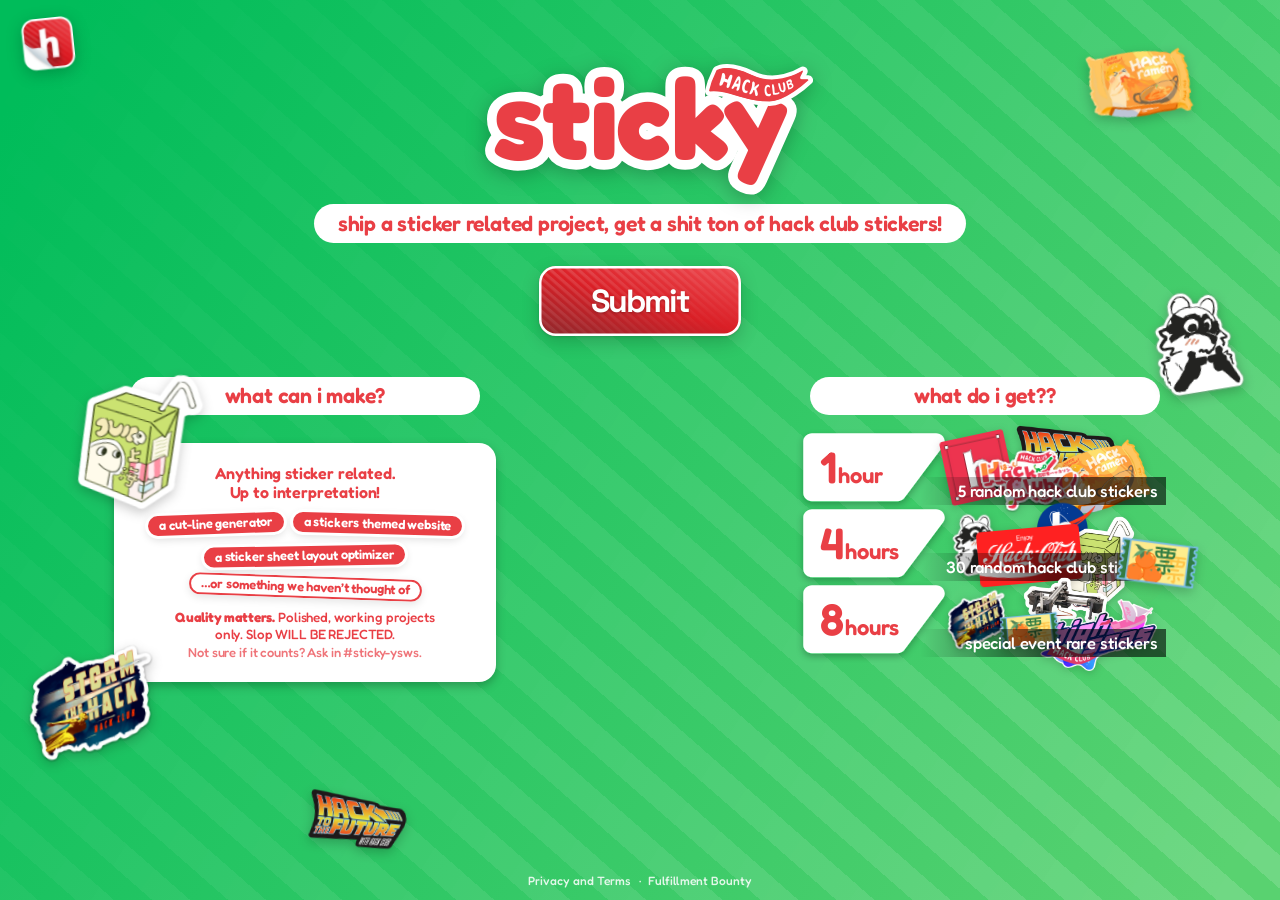
==== sticky-ysws/index.html @ c12c0062 "sticky YSWS site, peel sticker button, Fillout submit snippet - sticky-ysws/: static landing page bu" ====
<!doctype html>
<html lang="en">
<head>
<meta charset="utf-8">
<meta name="viewport" content="width=device-width, initial-scale=1">
<title>sticky — a Hack Club YSWS</title>
<meta name="description" content="Ship a sticker related project, get a shit ton of Hack Club stickers!">
<meta property="og:title" content="sticky — a Hack Club YSWS">
<meta property="og:description" content="Ship a sticker related project, get a shit ton of Hack Club stickers!">
<meta name="theme-color" content="#00BC5A">
<link rel="preconnect" href="https://fonts.googleapis.com">
<link rel="preconnect" href="https://fonts.gstatic.com" crossorigin>
<link href="https://fonts.googleapis.com/css2?family=Fredoka:wdth,wght@100,500..700&family=Space+Grotesk:wght@700&display=swap" rel="stylesheet">
<link rel="stylesheet" href="styles.css">
</head>
<body>

<a class="hc-logo" href="https://hackclub.com" target="_blank" rel="noopener" aria-label="Hack Club">
  <img src="assets/hackclub-logo.png" alt="Hack Club" width="256" height="260">
</a>

<div class="scatter" id="scatter" aria-hidden="true"></div>

<main class="page">

  <header class="hero">
    <h1 class="logo" aria-label="sticky, a Hack Club program">
      <span class="logo__word">sticky</span>
      <span class="logo__flag" aria-hidden="true">
        <img class="logo__flag-back" src="assets/flag-back.svg" alt="">
        <img class="logo__flag-front" src="assets/flag.svg" alt="">
      </span>
    </h1>

    <p class="pill pill--tagline">ship a sticker related project, get a shit ton of hack club stickers!</p>

    <a class="sticker" href="https://forms.hackclub.com/sticky" target="_blank" rel="noopener">
      <svg class="sticker__face" viewBox="0 0 1477 512" preserveAspectRatio="none" aria-hidden="true">
        <defs>
          <linearGradient id="st-red" gradientUnits="userSpaceOnUse" x1="1431.39" y1="0" x2="1177.6" y2="853.82">
            <stop stop-color="#EE4A50"/><stop offset=".5" stop-color="#DA1F26"/><stop offset="1" stop-color="#8D282C"/>
          </linearGradient>
          <pattern id="st-stripes" patternUnits="userSpaceOnUse" width="63" height="45" patternTransform="rotate(41.2921)">
            <rect width="63" height="22.5" fill="#fff"/>
          </pattern>
          <linearGradient id="st-fade" gradientUnits="userSpaceOnUse" x1="-12.992" y1="10.9956" x2="276.735" y2="876.717">
            <stop stop-color="#fff"/><stop offset="1" stop-color="#fff" stop-opacity="0"/>
          </linearGradient>
          <mask id="st-mask" maskUnits="userSpaceOnUse" x="0" y="0" width="1477" height="512">
            <rect width="1477" height="512" rx="122" fill="url(#st-fade)"/>
          </mask>
          <clipPath id="st-clip"><rect width="1477" height="512" rx="122"/></clipPath>
        </defs>
        <rect width="1477" height="512" rx="122" fill="url(#st-red)"/>
        <g clip-path="url(#st-clip)" mask="url(#st-mask)">
          <rect x="-400" y="-400" width="2300" height="1400" fill="url(#st-stripes)" fill-opacity=".15"/>
        </g>
        <rect class="sticker__edge" width="1477" height="512" rx="122"/>
      </svg>
      <span class="sticker__label">Submit</span>
      <svg class="sticker__curl" viewBox="0 0 337 299" aria-hidden="true">
        <defs>
          <linearGradient id="st-curl" gradientUnits="userSpaceOnUse" x1="229.297" y1="89.424" x2="150.918" y2="180.578">
            <stop stop-color="#fff"/><stop offset=".759615" stop-color="#C6D1D8"/><stop offset="1" stop-color="#C6D1D7"/>
          </linearGradient>
          <linearGradient id="st-roll" gradientUnits="userSpaceOnUse" x1="49" y1="-50" x2="0" y2="0">
            <stop stop-color="#fff"/><stop offset=".76" stop-color="#C6D1D8"/><stop offset="1" stop-color="#C6D1D7"/>
          </linearGradient>
          <filter id="st-shadow" x="-40%" y="-40%" width="180%" height="180%" color-interpolation-filters="sRGB">
            <feDropShadow in="SourceGraphic" dx="0" dy="6" stdDeviation="15" flood-opacity=".25" result="a"/>
            <feDropShadow in="SourceGraphic" dx="-6" dy="8" stdDeviation="16" flood-opacity=".12" result="b"/>
            <feDropShadow in="SourceGraphic" dx="-1" dy="2" stdDeviation="2" flood-opacity=".18" result="c"/>
            <feMerge><feMergeNode in="b"/><feMergeNode in="a"/><feMergeNode in="c"/><feMergeNode in="SourceGraphic"/></feMerge>
          </filter>
          <linearGradient id="st-ao" gradientUnits="userSpaceOnUse" x1="0" y1="0" x2="-42" y2="43">
            <stop stop-color="#000" stop-opacity=".09"/><stop offset="1" stop-color="#000" stop-opacity="0"/>
          </linearGradient>
        </defs>
        <path fill="#fff" d="M-2856 -2800 L0 0 L35.8824 47.38 L92.9261 116.38 L226.335 243.34 L247.956 256.68 L286.599 285.66 L305 299 L3305 3240 L3305 9000 L-9000 9000 L-9000 -2800 Z"/>
        <path fill="url(#st-ao)" d="M-2856 -2800 L0 0 L35.8824 47.38 L92.9261 116.38 L226.335 243.34 L247.956 256.68 L286.599 285.66 L305 299 L3305 3240 L3263 3283 L263 342 L-2898 -2757 Z"/>
        <g filter="url(#st-shadow)">
          <path fill="url(#st-roll)" d="M0 0 L-36.7 -134 L-2807 -2850 L-2856 -2800 Z"/>
          <path fill="url(#st-curl)" transform="translate(-30 0)" d="M265.428 221.947C243.858 181.804 260.135 131.371 226.535 95.417C192.936 59.4625 150.304 90.078 111.928 71.4472C73.5521 52.8159 30 0 30 0C30 0 80.3993 95.478 162.16 177.239C243.922 259 337 301 337 301C337 301 286.998 262.09 265.428 221.947Z"/>
        </g>
      </svg>
    </a>
  </header>

  <div class="columns">

    <section class="col col--make" aria-labelledby="make-h">
      <h2 class="pill pill--heading" id="make-h">what can i make?</h2>
      <div class="card">
        <p class="card__lead">Anything sticker related.<br>Up to interpretation!</p>
        <ul class="ideas" aria-label="Example projects">
          <li class="chip">a cut-line generator</li>
          <li class="chip">a stickers themed website</li>
          <li class="chip">a sticker sheet layout optimizer</li>
          <li class="chip chip--more">…or something we haven’t thought of</li>
        </ul>
        <p class="card__rule"><b>Quality matters.</b> Polished, working projects only. Slop WILL BE REJECTED.<br><span class="card__note">Not sure if it counts? Ask in <span class="nowrap">#sticky-ysws</span>.</span></p>
      </div>
    </section>

    <section class="col col--get" aria-labelledby="get-h">
      <h2 class="pill pill--heading" id="get-h">what do i get??</h2>

      <ol class="tiers">
        <li class="tier" style="--n:1">
          <div class="tier__tag">
            <img src="assets/tier-tag.svg" alt="" class="tier__tag-bg">
            <span class="tier__time"><b>1</b><span>hour</span></span>
          </div>
          <div class="tier__stickers" aria-hidden="true">
            <img class="s s--a" src="assets/tier1-a.png" alt="">
            <img class="s s--b" src="assets/tier1-b.png" alt="">
            <img class="s s--c" src="assets/tier1-c.png" alt="">
            <img class="s s--d" src="assets/tier1-d.png" alt="">
          </div>
          <p class="tier__label">5 random hack club stickers</p>
        </li>

        <li class="tier" style="--n:2">
          <div class="tier__tag">
            <img src="assets/tier-tag.svg" alt="" class="tier__tag-bg">
            <span class="tier__time"><b>4</b><span>hours</span></span>
          </div>
          <div class="tier__stickers" aria-hidden="true">
            <img class="s s--a" src="assets/tier2-a.png" alt="">
            <img class="s s--b" src="assets/tier2-b.png" alt="">
            <img class="s s--c" src="assets/tier2-c.png" alt="">
            <img class="s s--d" src="assets/tier2-d.png" alt="">
          </div>
          <p class="tier__label">30 random hack club stickers</p>
        </li>

        <li class="tier" style="--n:3">
          <div class="tier__tag">
            <img src="assets/tier-tag.svg" alt="" class="tier__tag-bg">
            <span class="tier__time"><b>8</b><span>hours</span></span>
          </div>
          <div class="tier__stickers" aria-hidden="true">
            <img class="s s--a" src="assets/tier3-a.png" alt="">
            <img class="s s--b" src="assets/tier3-b.png" alt="">
            <img class="s s--c" src="assets/tier3-c.png" alt="">
            <img class="s s--d" src="assets/tier3-d.png" alt="">
          </div>
          <p class="tier__label">special event rare stickers</p>
        </li>
      </ol>
    </section>

  </div>

  <footer class="foot">
    <a href="https://hackclub.com/privacy-and-terms" target="_blank" rel="noopener">Privacy and Terms</a>
    <span aria-hidden="true">·</span>
    <a href="https://forms.hackclub.com/bounty" target="_blank" rel="noopener">Fulfillment Bounty</a>
  </footer>

</main>

<script src="main.js"></script>
</body>
</html>
---- sticky-ysws/styles.css ----
:root {
  --green-a: #00BC5A;
  --green-b: #59D270;
  --red: #E93F45;
  --white: #fff;
  --shadow: 0 4px 10px rgba(0, 0, 0, .25);

  --font-display: "Fredoka", "Baloo 2", "Nunito", system-ui, sans-serif;
  --font-button: "Space Grotesk", system-ui, sans-serif;

  /* 1u = 1% of a 16:9 frame fitted in the viewport; design values are 1920px comp sizes / 19.2 */
  --u: min(1vw, 1.7778vh);

  --fs-logo:    clamp(72px, 8.85 * var(--u), 170px);
  --fs-pill:    clamp(17px, 1.67 * var(--u), 32px);
  --fs-card:    clamp(15px, 1.25 * var(--u), 24px);

  --pill-h: clamp(38px, 2.8 * var(--u), 54px);
  --gutter: clamp(20px, 8.9 * var(--u), 171px);
  --stripe: clamp(36px, 3.92vw, 76px);
}

*, *::before, *::after { box-sizing: border-box; }
html { -webkit-text-size-adjust: 100%; }

body {
  margin: 0;
  min-height: 100vh;
  font-family: var(--font-display);
  font-variation-settings: "wdth" 100;
  color: var(--red);
  background: linear-gradient(122.24deg, var(--green-a) 4%, var(--green-b) 96%) fixed;
  position: relative;
  isolation: isolate;
  overflow-x: hidden;
}

body::before {
  content: "";
  position: fixed; inset: 0; z-index: -1; pointer-events: none;
  background: repeating-linear-gradient(
    41.29deg,
    rgba(255,255,255,.16) 0 calc(var(--stripe) / 2),
    transparent calc(var(--stripe) / 2) var(--stripe)
  );
  -webkit-mask-image: linear-gradient(122deg, transparent 0%, #000 100%);
          mask-image: linear-gradient(122deg, transparent 0%, #000 100%);
  opacity: .9;
  /* one horizontal period of the 41.29° stripes = period / sin(41.29°) */
  animation: stripes-drift 7s linear infinite;
}
@keyframes stripes-drift {
  from { background-position: 0 0; }
  to   { background-position: calc(var(--stripe) * 1.5152) 0; }
}

.page {
  width: 100%;
  max-width: 1920px;
  margin: 0 auto;
  padding: clamp(28px, 4 * var(--u), 80px) var(--gutter) clamp(8px, 1 * var(--u), 20px);
}

.hero {
  display: flex; flex-direction: column; align-items: center;
  text-align: center;
}

.logo {
  position: relative;
  margin: 0;
  font-weight: 700;
  font-size: var(--fs-logo);
  line-height: 1;
  letter-spacing: -.01em;
  color: var(--red);
  padding: .09em .2em .08em;
  filter: drop-shadow(0 4px 10px rgba(0,0,0,.25));
}
.logo__word {
  display: inline-block;
  -webkit-text-stroke: .17em var(--white);
  paint-order: stroke fill;
}
.logo__flag {
  position: absolute;
  left: 71%; top: 13%;
  width: 29.2%;
  aspect-ratio: 129.196 / 42.836;
  transform: translateX(-2%);
}
.logo__flag img { position: absolute; display: block; }
.logo__flag-front { inset: 0; width: 100%; height: 100%; }
.logo__flag-back  { inset: -14% -4.65% -14% -4.65%; width: 109.3%; height: 128%; }

.pill {
  display: inline-flex; align-items: center; justify-content: center;
  margin: 0;
  min-height: var(--pill-h);
  padding: .3em 1.1em;
  border-radius: 100px;
  background: var(--white);
  color: var(--red);
  font-weight: 600;
  font-size: var(--fs-pill);
  letter-spacing: -.01em;
  line-height: 1.2;
  text-align: center;
  text-wrap: balance;
}
.pill--tagline {
  margin-top: clamp(6px, 1.6 * var(--u), 32px);
  max-width: 100%;
}

.sticker {
  --h: clamp(64px, 5.47 * var(--u), 105px);
  --s: calc(var(--h) / 512);
  --edge: max(calc(15 * var(--s)), 2.5px);
  --ease: cubic-bezier(.2, .9, .25, 1);

  position: relative; display: block; overflow: hidden;
  width: calc(1477 * var(--s)); height: var(--h);
  margin-top: clamp(16px, 1.82 * var(--u), 35px);
  border-radius: calc(122 * var(--s));
  box-shadow: 0 6px 18px rgba(0,0,0,.18), 0 1px 3px rgba(0,0,0,.12);
  text-decoration: none; isolation: isolate;
  transition: transform .35s var(--ease), box-shadow .35s var(--ease);
  -webkit-tap-highlight-color: transparent;
}
.sticker:hover  { box-shadow: 0 10px 26px rgba(0,0,0,.2), 0 1px 3px rgba(0,0,0,.12); }
.sticker:active { transform: scale(.965); transition-duration: .12s; }
.sticker:focus-visible { outline: 3px solid #fff; outline-offset: 4px; }

.sticker__face { position: absolute; inset: 0; width: 100%; height: 100%; display: block; }
.sticker__edge { fill: none; stroke: #fff; vector-effect: non-scaling-stroke; stroke-width: calc(2 * var(--edge)); }
.sticker__label {
  position: absolute; inset: 0; display: grid; place-items: center;
  font-family: var(--font-button); font-weight: 700;
  font-size: calc(234 * var(--s));
  letter-spacing: -.06em; color: #fff; white-space: nowrap;
  text-shadow: 0 calc(4 * var(--s)) calc(20 * var(--s)) rgba(0,0,0,.25);
}
.sticker__curl {
  position: absolute; left: 0; bottom: 0; z-index: 1;
  width: calc(337 * var(--s)); height: calc(299 * var(--s));
  overflow: visible; pointer-events: none;
  transform-origin: 0 100%; transform: scale(0);
  transition: transform .3s var(--ease);
}
.sticker:hover .sticker__curl,
.sticker:focus-visible .sticker__curl { transform: scale(1); transition: transform .32s cubic-bezier(.34, 1.4, .5, 1); }
.sticker.is-peeled .sticker__curl {
  transform: translate(calc(700 * var(--s)), calc(-700 * var(--s))) scale(2.5);
  transition: transform .55s cubic-bezier(.45, 0, .15, 1);
}

.columns {
  display: grid;
  grid-template-columns: minmax(0, 554fr) minmax(0, 526fr);
  column-gap: clamp(32px, 24 * var(--u), 464px);
  align-items: start;
  margin-top: clamp(32px, 3.2 * var(--u), 62px);
}
.col { display: flex; flex-direction: column; align-items: center; }
.pill--heading { min-width: min(100%, 350px); width: min(100%, clamp(220px, 18.2 * var(--u), 350px)); }

.card {
  width: 100%;
  margin-top: clamp(20px, 2.2 * var(--u), 42px);
  padding: clamp(16px, 1.6 * var(--u), 30px) clamp(16px, 1.6 * var(--u), 30px);
  min-height: clamp(0px, 16 * var(--u), 326px);
  display: flex; flex-direction: column; align-items: center; justify-content: center;
  gap: clamp(10px, .85 * var(--u), 16px);
  background: var(--white);
  border-radius: 17px;
  box-shadow: var(--shadow);
  text-align: center;
}
.card p { margin: 0; }
.card__lead {
  font-weight: 600;
  font-size: var(--fs-card);
  letter-spacing: -.01em;
  line-height: 1.2;
}
.card__rule {
  max-width: 36ch;
  font-weight: 500;
  font-size: clamp(13px, 1.05 * var(--u), 20px);
  letter-spacing: -.01em; line-height: 1.3;
  color: var(--red);
}
.card__rule b { font-weight: 700; }
.card__note {
  font-weight: 500;
  font-size: clamp(13px, .95 * var(--u), 18px);
  color: rgba(233, 63, 69, .72);
  letter-spacing: -.01em;
}
.nowrap { white-space: nowrap; }

.ideas {
  list-style: none; margin: 0; padding: 0;
  display: flex; flex-wrap: wrap; justify-content: center;
  gap: clamp(8px, .7 * var(--u), 12px) clamp(8px, .6 * var(--u), 10px);
}
.chip {
  --s: calc(1.8em / 512);
  position: relative; overflow: hidden; isolation: isolate;
  display: inline-block;
  padding: .34em .9em .38em;
  border-radius: 100px;
  background: var(--red);
  color: var(--white);
  font-weight: 600;
  font-size: clamp(13px, 1 * var(--u), 19px);
  letter-spacing: -.01em; line-height: 1;
  box-shadow: 0 2px 0 rgba(0,0,0,.08), 0 3px 8px rgba(0,0,0,.14);
  outline: 3px solid var(--white); outline-offset: -1px;
  transform: rotate(var(--tilt, 0deg));
  transition: transform .25s cubic-bezier(.34, 1.4, .5, 1);
}
.chip:nth-child(1) { --tilt: -2deg; }
.chip:nth-child(2) { --tilt: 1.5deg; }
.chip:nth-child(3) { --tilt: -1deg; }
.chip:nth-child(4) { --tilt: 2deg; }
.chip:hover { transform: rotate(0deg) scale(1.04); }
.chip__curl {
  position: absolute; left: 0; bottom: 0; z-index: 1;
  width: calc(337 * var(--s)); height: calc(299 * var(--s));
  overflow: visible; pointer-events: none;
  transform-origin: 0 100%; transform: scale(0);
  transition: transform .28s var(--ease, ease);
}
.chip:hover .chip__curl { transform: scale(1); transition: transform .3s cubic-bezier(.34, 1.4, .5, 1); }
.chip--more {
  background: var(--white); color: var(--red);
  box-shadow: 0 0 0 2px var(--red) inset, 0 3px 8px rgba(0,0,0,.1);
  outline: none;
}

.tiers {
  list-style: none; margin: 0; padding: 0;
  width: 100%;
  margin-top: clamp(22px, 2.6 * var(--u), 50px);
  display: flex; flex-direction: column;
  row-gap: clamp(0px, 0vw, 0px);
}
.tier {
  position: relative;
  container-type: inline-size;
  aspect-ratio: 526 / 132;
  margin-top: -1.9cqw;
}
.tier + .tier { margin-top: calc(-22 / 526 * 100%); }

.tier__tag { position: absolute; left: 0; top: 9.85%; width: 39.16%; height: 75%; }
.tier__tag-bg { position: absolute; inset: -6.06% -4.85% -14.14% -4.85%; width: auto; height: auto; max-width: none; display: block;
  width: 109.7%; height: 120.2%; }
.tier__time {
  position: absolute; left: 12%; top: 50%; transform: translateY(-50%);
  display: flex; align-items: baseline; gap: .1em;
  color: var(--red); font-weight: 600;
  font-size: 6.08cqw;
  letter-spacing: -.01em; line-height: 1; white-space: nowrap;
}
.tier__time b    { font-weight: 600; font-size: 2em; letter-spacing: -.02em; line-height: 1; }
.tier__time span { line-height: 1; }

.tier__stickers { position: absolute; inset: 0; }
.s { position: absolute; object-fit: contain; filter: drop-shadow(0 2px 4px rgba(0,0,0,.18)); }
.s--a { left: 39.2%; top: 12.1%; width: 17.9%; height: 71.2%; transform: rotate(-12.13deg); }
.s--b { left: 58.4%; top: 0;     width: 27.9%; height: 63.6%; }
.s--c { left: 65.4%; top: 12.1%; width: 32.3%; height: 100%; }
.s--d { left: 48.1%; top: 26.5%; width: 28.5%; height: 69.7%; transform: rotate(-5.11deg); }

.tier__label {
  position: absolute; left: 32.5%; top: 58.3%; width: 67.5%; height: 30.3%;
  margin: 0; padding-right: 2.3%;
  display: flex; align-items: center; justify-content: flex-end;
  background: linear-gradient(90deg, rgba(0,0,0,0) 0%, rgba(0,0,0,.6) 51.44%);
  color: var(--white); font-weight: 500;
  font-size: 4.56cqw;
  letter-spacing: -.01em; white-space: nowrap;
}

.hc-logo {
  position: fixed; left: clamp(14px, 1.6 * var(--u), 30px); top: clamp(12px, 1.4 * var(--u), 26px); z-index: 6;
  display: block; width: clamp(48px, 4.2 * var(--u), 80px);
  transform: rotate(-6deg);
  filter: drop-shadow(0 4px 8px rgba(0,0,0,.22));
  transition: transform .3s cubic-bezier(.34, 1.4, .5, 1), filter .3s ease;
}
.hc-logo img { display: block; width: 100%; height: auto; }
.hc-logo:hover { transform: rotate(0deg) scale(1.06); filter: drop-shadow(0 8px 14px rgba(0,0,0,.26)); }
.hc-logo:focus-visible { outline: 3px solid #fff; outline-offset: 4px; border-radius: 18%; }
@media (max-width: 900px) { .hc-logo { width: 44px; left: 12px; top: 10px; } }

.scatter { position: fixed; inset: 0; z-index: 5; pointer-events: none; overflow: hidden; }
.loose {
  position: absolute; left: 0; top: 0;
  width: var(--w); height: auto;
  pointer-events: auto; cursor: grab; touch-action: none;
  user-select: none; -webkit-user-drag: none; -webkit-user-select: none;
  transform: translate(var(--x), var(--y)) rotate(var(--r)) scale(var(--k, 1));
  filter: drop-shadow(0 4px 6px rgba(0,0,0,.22));
  transition: filter .2s ease, transform .35s cubic-bezier(.2, .9, .25, 1);
  will-change: transform;
}
.loose.is-dragging {
  cursor: grabbing; --k: 1.08;
  filter: drop-shadow(0 14px 18px rgba(0,0,0,.28));
  transition: filter .2s ease;
}
.loose.is-settling { transition: transform .35s cubic-bezier(.34, 1.4, .5, 1); }
@media (max-width: 900px) { .loose { --w: calc(var(--wm)) !important; } .loose[data-desktop-only] { display: none; } }

.foot {
  margin-top: clamp(20px, 2 * var(--u), 40px);
  display: flex; gap: .6em; justify-content: center; flex-wrap: wrap;
  font-weight: 500; font-size: clamp(12px, .85 * var(--u), 16px);
  color: rgba(255,255,255,.85);
}
.foot a { color: inherit; text-decoration: none; }
.foot a:hover { text-decoration: underline; }

@media (min-width: 901px) {
  .foot { position: fixed; left: 0; right: 0; bottom: 12px; margin: 0; z-index: 2; pointer-events: none; }
  .foot a { pointer-events: auto; }
}

@media (max-width: 900px) {
  :root { --gutter: clamp(16px, 5vw, 40px); }
  .columns { grid-template-columns: 1fr; row-gap: 44px; column-gap: 0; }
  .col--get { max-width: 560px; width: 100%; margin: 0 auto; }
  .col--make { max-width: 560px; width: 100%; margin: 0 auto; }
  .pill--heading { width: auto; min-width: 0; padding: .35em 1.4em; }
  .card { min-height: 0; padding: clamp(20px, 4vw, 34px); gap: 16px; }
  .card__lead { font-size: clamp(16px, 4.2vw, 24px); }
  .chip { font-size: clamp(13px, 3.4vw, 17px); }
  .card__rule { font-size: clamp(13px, 3.4vw, 16px); }
  .card__note { font-size: clamp(13px, 3vw, 15px); }
  .logo { font-size: clamp(64px, 18vw, 170px); }
  .pill--tagline { font-size: clamp(15px, 3.6vw, 24px); }
  .sticker { --h: clamp(60px, 14vw, 96px); }
}

@media (prefers-reduced-motion: reduce) {
  .sticker, .sticker__curl, .chip, .chip__curl { transition: none !important; }
  body::before { animation: none; }
}
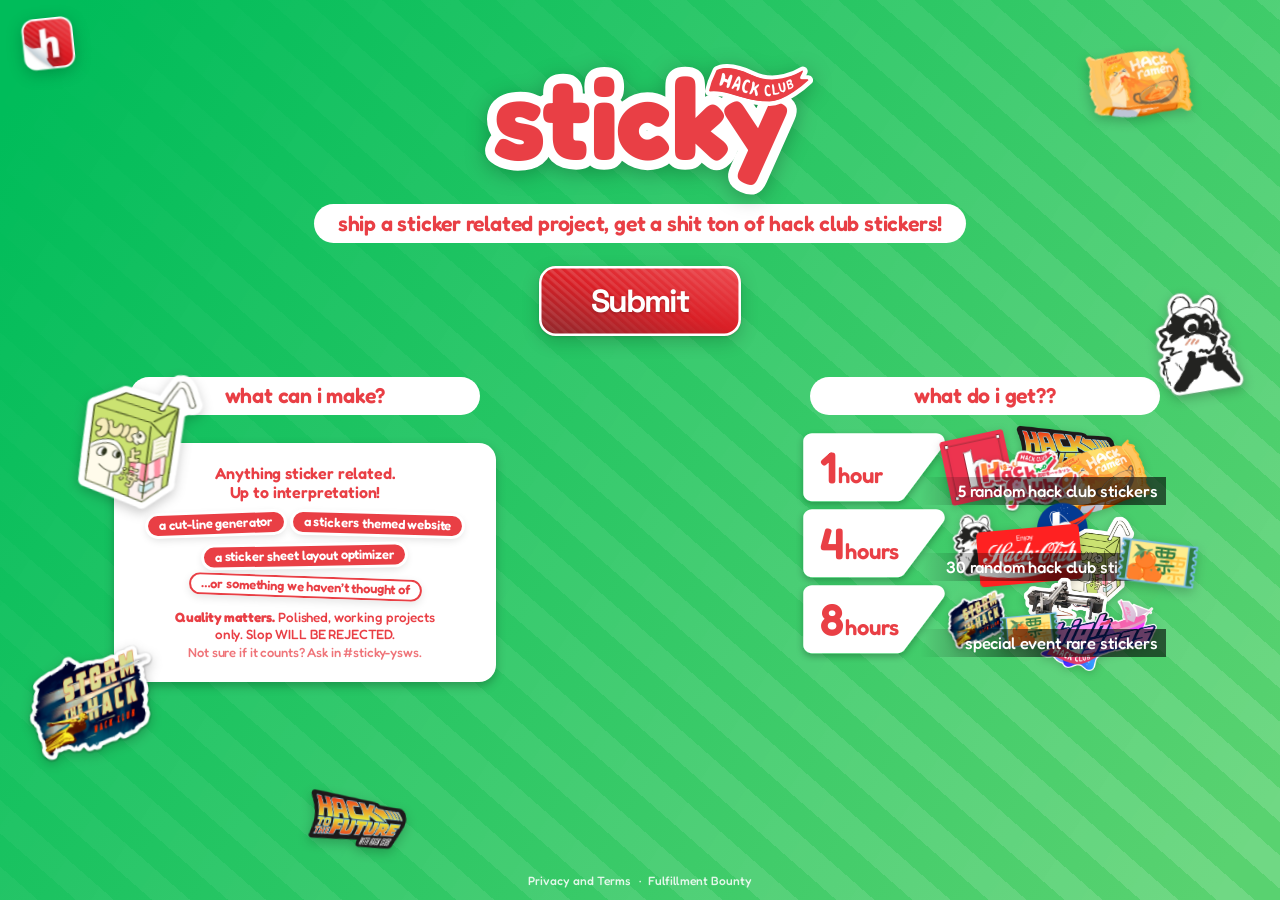
==== commit 147f3ab5: "Add Hack Club logo as favicon and touch icon" ====
--- a/sticky-ysws/index.html
+++ b/sticky-ysws/index.html
@@ -8,6 +8,8 @@
 <meta property="og:title" content="sticky — a Hack Club YSWS">
 <meta property="og:description" content="Ship a sticker related project, get a shit ton of Hack Club stickers!">
 <meta name="theme-color" content="#00BC5A">
+<link rel="icon" type="image/png" sizes="64x64" href="assets/favicon.png">
+<link rel="apple-touch-icon" sizes="180x180" href="assets/apple-touch-icon.png">
 <link rel="preconnect" href="https://fonts.googleapis.com">
 <link rel="preconnect" href="https://fonts.gstatic.com" crossorigin>
 <link href="https://fonts.googleapis.com/css2?family=Fredoka:wdth,wght@100,500..700&family=Space+Grotesk:wght@700&display=swap" rel="stylesheet">
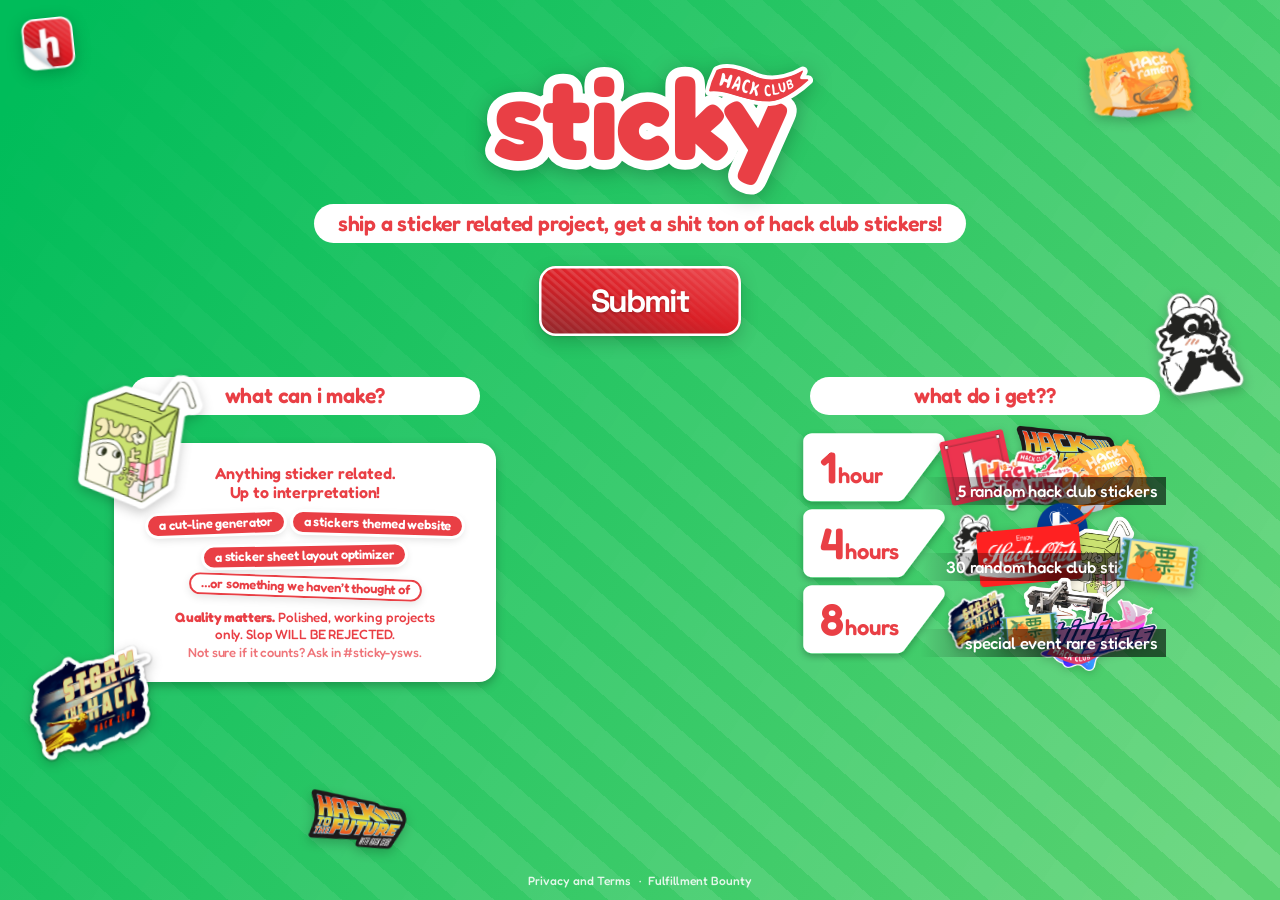
==== commit 364171d6: "Show India shipping note only to visitors in India (Vercel edge geo)" ====
--- a/sticky-ysws/index.html
+++ b/sticky-ysws/index.html
@@ -35,6 +35,7 @@
     </h1>
 
     <p class="pill pill--tagline">ship a sticker related project, get a shit ton of hack club stickers!</p>
+    <p class="pill pill--india" id="india-pill" hidden>For 🇮🇳 India folks: It'll be sent with TRACKING with India Post, and you'll NOT have to pay customs guaranteed!</p>
 
     <a class="sticker" href="https://forms.hackclub.com/sticky" target="_blank" rel="noopener">
       <svg class="sticker__face" viewBox="0 0 1477 512" preserveAspectRatio="none" aria-hidden="true">
--- a/sticky-ysws/styles.css
+++ b/sticky-ysws/styles.css
@@ -112,6 +112,19 @@
   margin-top: clamp(6px, 1.6 * var(--u), 32px);
   max-width: 100%;
 }
+.pill--india {
+  margin-top: clamp(8px, .8 * var(--u), 14px);
+  min-height: 0;
+  padding: .45em 1.1em;
+  font-size: clamp(13px, 1.15 * var(--u), 22px);
+  font-weight: 500;
+  color: #1a1a1a;
+  background: linear-gradient(90deg, #ff9933 0 .9em, #fff .9em calc(100% - .9em), #138808 calc(100% - .9em));
+  background-clip: padding-box;
+  box-shadow: 0 2px 8px rgba(0,0,0,.12);
+}
+.pill--india[hidden] { display: none; }
+body.has-india .columns { margin-top: clamp(20px, 1.8 * var(--u), 34px); }
 
 .sticker {
   --h: clamp(64px, 5.47 * var(--u), 105px);
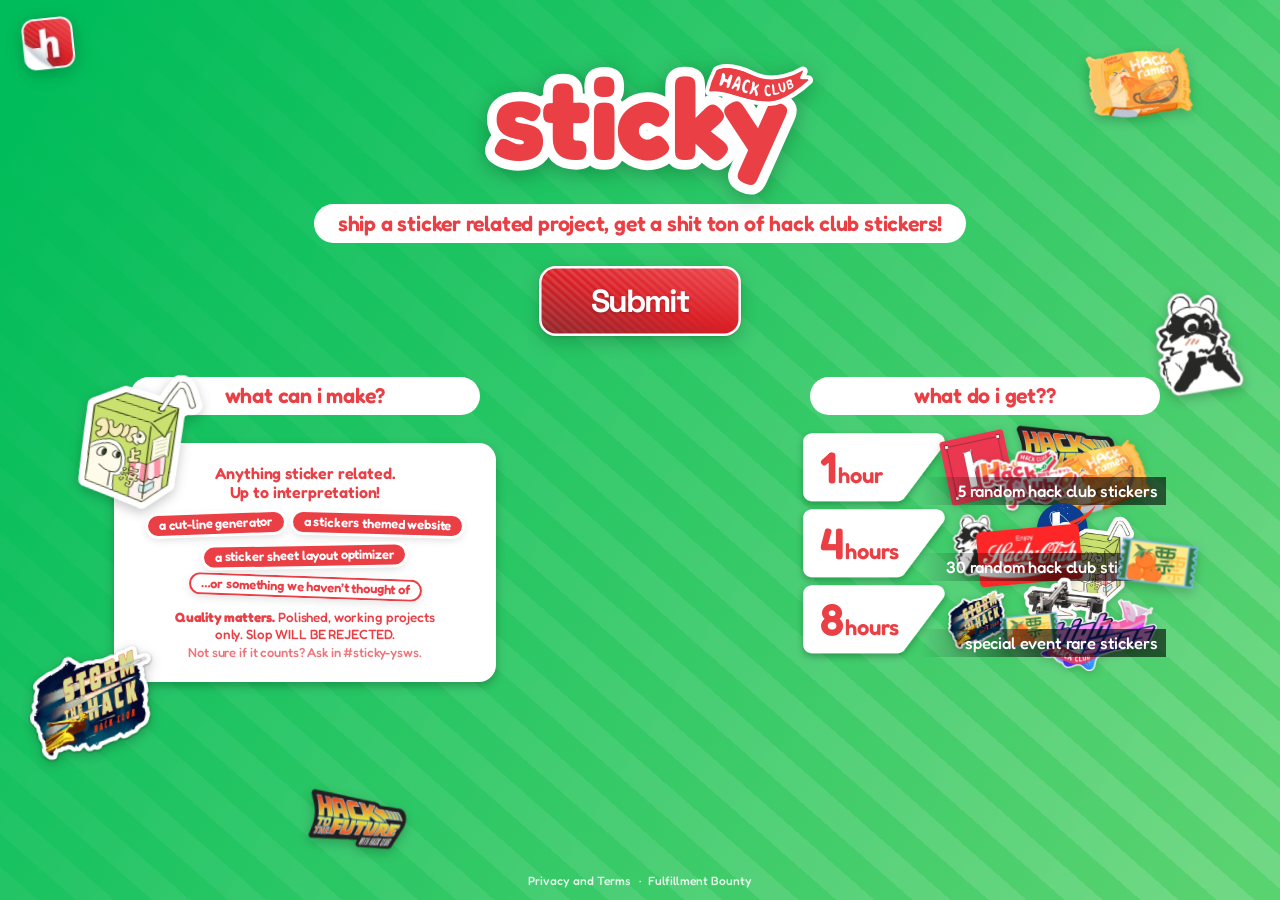
==== commit 5ee6d1a9: "Optimize assets: WebP stickers, lazy loading, Vercel cache headers; plain India pill" ====
--- a/sticky-ysws/index.html
+++ b/sticky-ysws/index.html
@@ -18,7 +18,7 @@
 <body>
 
 <a class="hc-logo" href="https://hackclub.com" target="_blank" rel="noopener" aria-label="Hack Club">
-  <img src="assets/hackclub-logo.png" alt="Hack Club" width="256" height="260">
+  <img src="assets/hackclub-logo.webp" alt="Hack Club" width="160" height="162">
 </a>
 
 <div class="scatter" id="scatter" aria-hidden="true"></div>
@@ -115,10 +115,10 @@
             <span class="tier__time"><b>1</b><span>hour</span></span>
           </div>
           <div class="tier__stickers" aria-hidden="true">
-            <img class="s s--a" src="assets/tier1-a.png" alt="">
-            <img class="s s--b" src="assets/tier1-b.png" alt="">
-            <img class="s s--c" src="assets/tier1-c.png" alt="">
-            <img class="s s--d" src="assets/tier1-d.png" alt="">
+            <img class="s s--a" src="assets/tier1-a.webp" alt="" decoding="async" loading="lazy">
+            <img class="s s--b" src="assets/tier1-b.webp" alt="" decoding="async" loading="lazy">
+            <img class="s s--c" src="assets/tier1-c.webp" alt="" decoding="async" loading="lazy">
+            <img class="s s--d" src="assets/tier1-d.webp" alt="" decoding="async" loading="lazy">
           </div>
           <p class="tier__label">5 random hack club stickers</p>
         </li>
@@ -129,10 +129,10 @@
             <span class="tier__time"><b>4</b><span>hours</span></span>
           </div>
           <div class="tier__stickers" aria-hidden="true">
-            <img class="s s--a" src="assets/tier2-a.png" alt="">
-            <img class="s s--b" src="assets/tier2-b.png" alt="">
-            <img class="s s--c" src="assets/tier2-c.png" alt="">
-            <img class="s s--d" src="assets/tier2-d.png" alt="">
+            <img class="s s--a" src="assets/tier2-a.webp" alt="" decoding="async" loading="lazy">
+            <img class="s s--b" src="assets/tier2-b.webp" alt="" decoding="async" loading="lazy">
+            <img class="s s--c" src="assets/tier2-c.webp" alt="" decoding="async" loading="lazy">
+            <img class="s s--d" src="assets/tier2-d.webp" alt="" decoding="async" loading="lazy">
           </div>
           <p class="tier__label">30 random hack club stickers</p>
         </li>
@@ -143,10 +143,10 @@
             <span class="tier__time"><b>8</b><span>hours</span></span>
           </div>
           <div class="tier__stickers" aria-hidden="true">
-            <img class="s s--a" src="assets/tier3-a.png" alt="">
-            <img class="s s--b" src="assets/tier3-b.png" alt="">
-            <img class="s s--c" src="assets/tier3-c.png" alt="">
-            <img class="s s--d" src="assets/tier3-d.png" alt="">
+            <img class="s s--a" src="assets/tier3-a.webp" alt="" decoding="async" loading="lazy">
+            <img class="s s--b" src="assets/tier3-b.webp" alt="" decoding="async" loading="lazy">
+            <img class="s s--c" src="assets/tier3-c.webp" alt="" decoding="async" loading="lazy">
+            <img class="s s--d" src="assets/tier3-d.webp" alt="" decoding="async" loading="lazy">
           </div>
           <p class="tier__label">special event rare stickers</p>
         </li>
--- a/sticky-ysws/styles.css
+++ b/sticky-ysws/styles.css
@@ -118,10 +118,6 @@
   padding: .45em 1.1em;
   font-size: clamp(13px, 1.15 * var(--u), 22px);
   font-weight: 500;
-  color: #1a1a1a;
-  background: linear-gradient(90deg, #ff9933 0 .9em, #fff .9em calc(100% - .9em), #138808 calc(100% - .9em));
-  background-clip: padding-box;
-  box-shadow: 0 2px 8px rgba(0,0,0,.12);
 }
 .pill--india[hidden] { display: none; }
 body.has-india .columns { margin-top: clamp(20px, 1.8 * var(--u), 34px); }
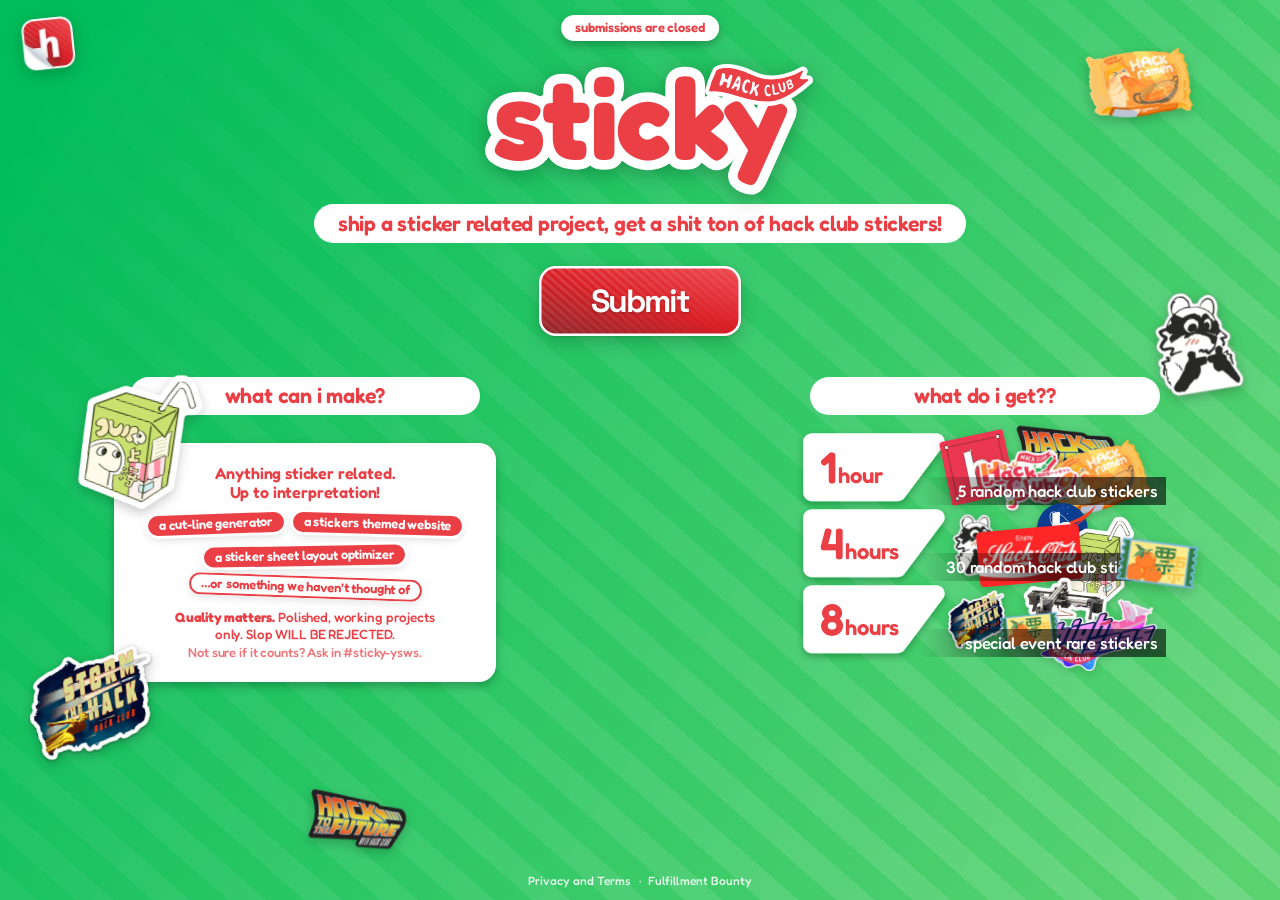
==== commit 082457df: "Add submissions countdown pill (closes Sep 24, 8:00 AM ET)" ====
--- a/sticky-ysws/index.html
+++ b/sticky-ysws/index.html
@@ -155,6 +155,11 @@
 
   </div>
 
+  <div class="countdown" id="countdown" role="timer" aria-live="off" title="Submissions close September 24, 8:00 AM ET">
+    <span class="countdown__label">submissions close in</span>
+    <b class="countdown__time" id="countdown-time">--:--:--</b>
+  </div>
+
   <footer class="foot">
     <a href="https://hackclub.com/privacy-and-terms" target="_blank" rel="noopener">Privacy and Terms</a>
     <span aria-hidden="true">·</span>
--- a/sticky-ysws/styles.css
+++ b/sticky-ysws/styles.css
@@ -325,6 +325,24 @@
 .loose.is-settling { transition: transform .35s cubic-bezier(.34, 1.4, .5, 1); }
 @media (max-width: 900px) { .loose { --w: calc(var(--wm)) !important; } .loose[data-desktop-only] { display: none; } }
 
+.countdown {
+  position: fixed; left: 50%; top: clamp(10px, 1.2 * var(--u), 22px); transform: translateX(-50%); z-index: 6;
+  display: flex; align-items: center; gap: .55em;
+  padding: .45em 1.1em .5em;
+  border-radius: 100px;
+  background: var(--white);
+  color: var(--red);
+  font-size: clamp(13px, 1 * var(--u), 19px);
+  font-weight: 600; letter-spacing: -.01em; line-height: 1; white-space: nowrap;
+  box-shadow: var(--shadow);
+}
+.countdown__time {
+  font-weight: 700; font-size: 1.15em;
+  font-variant-numeric: tabular-nums;
+  min-width: 5.2ch;
+}
+.countdown.is-closed .countdown__time { display: none; }
+
 .foot {
   margin-top: clamp(20px, 2 * var(--u), 40px);
   display: flex; gap: .6em; justify-content: center; flex-wrap: wrap;
@@ -341,6 +359,7 @@
 
 @media (max-width: 900px) {
   :root { --gutter: clamp(16px, 5vw, 40px); }
+  .page { padding-top: 64px; }
   .columns { grid-template-columns: 1fr; row-gap: 44px; column-gap: 0; }
   .col--get { max-width: 560px; width: 100%; margin: 0 auto; }
   .col--make { max-width: 560px; width: 100%; margin: 0 auto; }
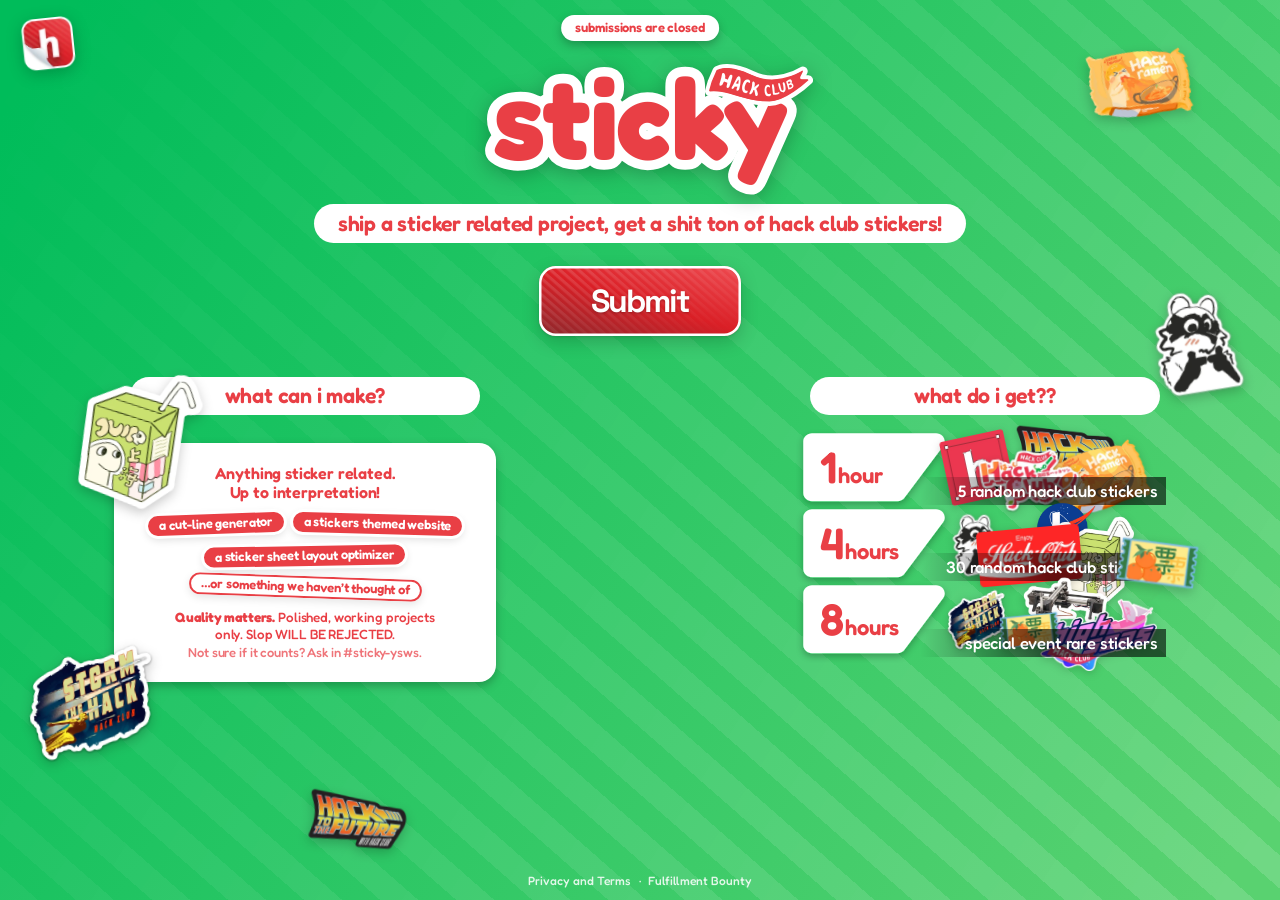
==== commit da14e420: "Extend submissions deadline by 2 hours (Sep 24, 10:00 AM ET)" ====
--- a/sticky-ysws/index.html
+++ b/sticky-ysws/index.html
@@ -5,8 +5,23 @@
 <meta name="viewport" content="width=device-width, initial-scale=1">
 <title>sticky — a Hack Club YSWS</title>
 <meta name="description" content="Ship a sticker related project, get a shit ton of Hack Club stickers!">
+<link rel="canonical" href="https://sticky.hackclub.com/">
+<meta property="og:type" content="website">
+<meta property="og:site_name" content="Hack Club">
+<meta property="og:url" content="https://sticky.hackclub.com/">
 <meta property="og:title" content="sticky — a Hack Club YSWS">
 <meta property="og:description" content="Ship a sticker related project, get a shit ton of Hack Club stickers!">
+<meta property="og:image" content="https://sticky.hackclub.com/assets/og.jpg">
+<meta property="og:image:secure_url" content="https://sticky.hackclub.com/assets/og.jpg">
+<meta property="og:image:type" content="image/jpeg">
+<meta property="og:image:width" content="1200">
+<meta property="og:image:height" content="675">
+<meta property="og:image:alt" content="sticky — ship any sticker related project: 1 hour gets 5 random Hack Club stickers, 4 hours gets 30.">
+<meta name="twitter:card" content="summary_large_image">
+<meta name="twitter:title" content="sticky — a Hack Club YSWS">
+<meta name="twitter:description" content="Ship a sticker related project, get a shit ton of Hack Club stickers!">
+<meta name="twitter:image" content="https://sticky.hackclub.com/assets/og.jpg">
+<meta name="twitter:image:alt" content="sticky — ship any sticker related project: 1 hour gets 5 random Hack Club stickers, 4 hours gets 30.">
 <meta name="theme-color" content="#00BC5A">
 <link rel="icon" type="image/png" sizes="64x64" href="assets/favicon.png">
 <link rel="apple-touch-icon" sizes="180x180" href="assets/apple-touch-icon.png">
@@ -155,7 +170,7 @@
 
   </div>
 
-  <div class="countdown" id="countdown" role="timer" aria-live="off" title="Submissions close September 24, 8:00 AM ET">
+  <div class="countdown" id="countdown" role="timer" aria-live="off" title="Submissions close September 24, 10:00 AM ET">
     <span class="countdown__label">submissions close in</span>
     <b class="countdown__time" id="countdown-time">--:--:--</b>
   </div>
@@ -169,5 +184,6 @@
 </main>
 
 <script src="main.js"></script>
+<script defer src="/_vercel/insights/script.js"></script>
 </body>
 </html>
